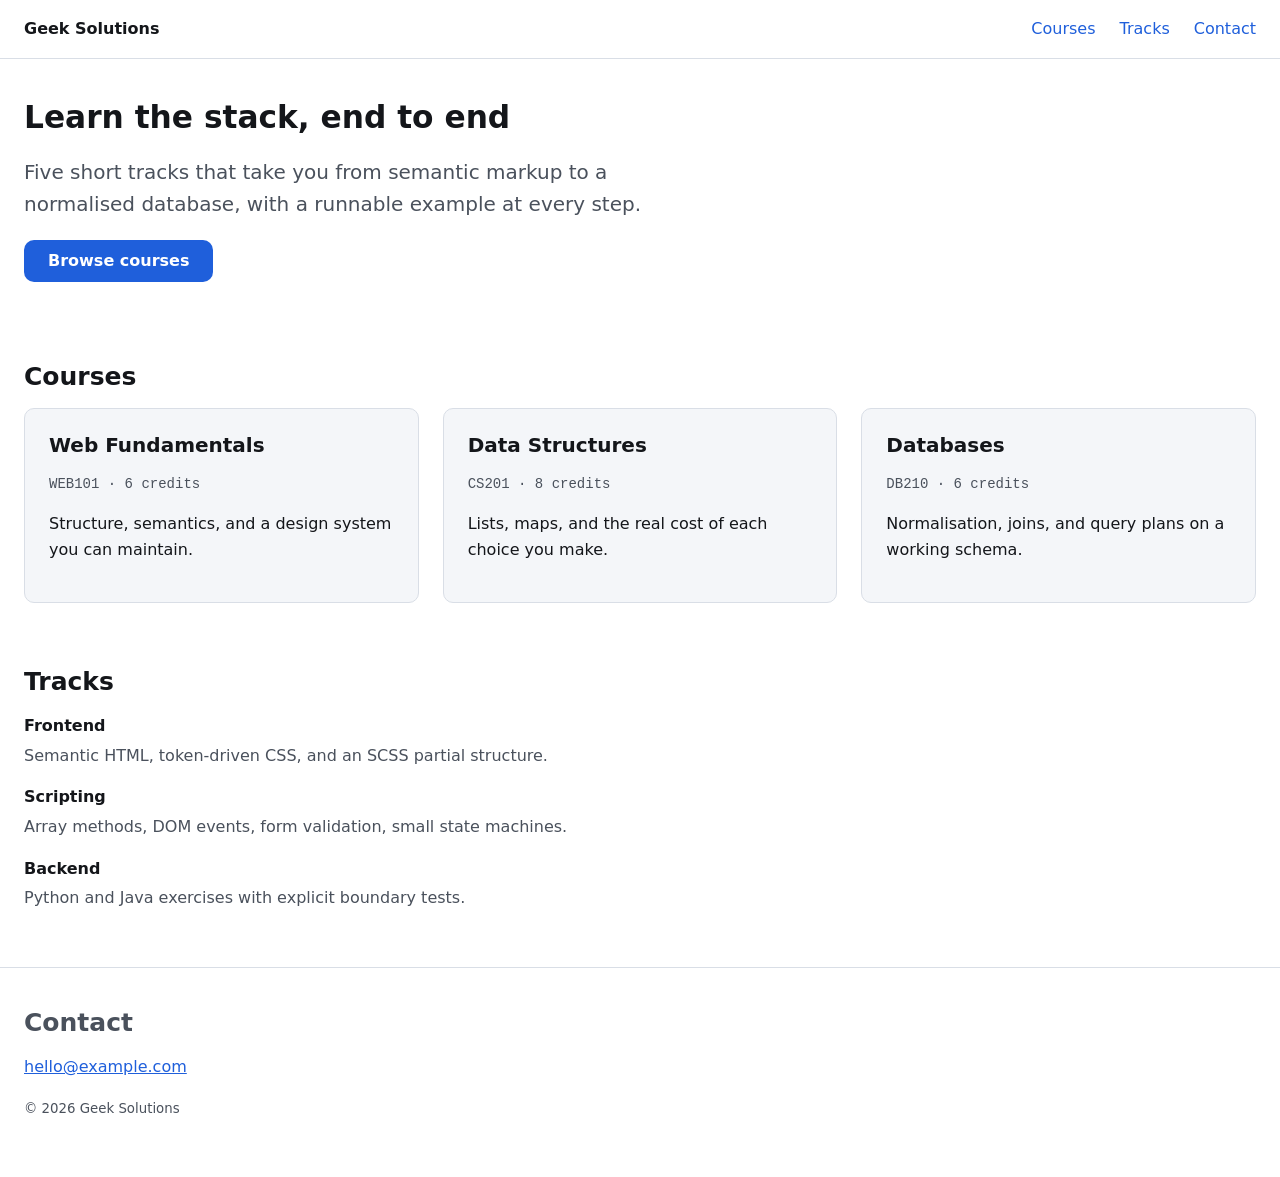
==== day1-frontend/index.html @ 4a7c406a "Add full deliverable set, portfolio README, appendix and audit tooling" ====
<!DOCTYPE html>
<html lang="en">
<head>
  <meta charset="utf-8">
  <meta name="viewport" content="width=device-width, initial-scale=1">
  <title>Geek Solutions — Course Catalogue</title>
  <meta name="description" content="Course catalogue landing page built with semantic HTML and a token-driven stylesheet.">
  <link rel="stylesheet" href="styles.css">
</head>
<body>
  <a class="skip-link" href="#main">Skip to content</a>

  <header class="site-header">
    <p class="brand">Geek Solutions</p>
    <nav class="site-nav" aria-label="Primary">
      <ul>
        <li><a href="#courses" aria-current="page">Courses</a></li>
        <li><a href="#tracks">Tracks</a></li>
        <li><a href="#contact">Contact</a></li>
      </ul>
    </nav>
  </header>

  <main id="main">
    <section class="hero" aria-labelledby="hero-heading">
      <h1 id="hero-heading">Learn the stack, end to end</h1>
      <p class="lede">
        Five short tracks that take you from semantic markup to a normalised
        database, with a runnable example at every step.
      </p>
      <p><a class="button" href="#courses">Browse courses</a></p>
    </section>

    <section id="courses" aria-labelledby="courses-heading">
      <h2 id="courses-heading">Courses</h2>

      <ul class="card-grid">
        <li>
          <article class="card">
            <h3>Web Fundamentals</h3>
            <p class="code">WEB101 · 6 credits</p>
            <p>Structure, semantics, and a design system you can maintain.</p>
          </article>
        </li>
        <li>
          <article class="card">
            <h3>Data Structures</h3>
            <p class="code">CS201 · 8 credits</p>
            <p>Lists, maps, and the real cost of each choice you make.</p>
          </article>
        </li>
        <li>
          <article class="card">
            <h3>Databases</h3>
            <p class="code">DB210 · 6 credits</p>
            <p>Normalisation, joins, and query plans on a working schema.</p>
          </article>
        </li>
      </ul>
    </section>

    <section id="tracks" aria-labelledby="tracks-heading">
      <h2 id="tracks-heading">Tracks</h2>
      <dl class="track-list">
        <dt>Frontend</dt>
        <dd>Semantic HTML, token-driven CSS, and an SCSS partial structure.</dd>
        <dt>Scripting</dt>
        <dd>Array methods, DOM events, form validation, small state machines.</dd>
        <dt>Backend</dt>
        <dd>Python and Java exercises with explicit boundary tests.</dd>
      </dl>
    </section>
  </main>

  <footer id="contact" class="site-footer">
    <h2>Contact</h2>
    <p><a href="mailto:hello@example.com">hello@example.com</a></p>
    <p><small>&copy; 2026 Geek Solutions</small></p>
  </footer>
</body>
</html>
---- day1-frontend/styles.css ----
/* Compiled from styles.scss. Token values mirror _tokens.scss. */
:root {
  --colour-ink: #14161a;
  --colour-ink-soft: #4a515c;
  --colour-surface: #ffffff;
  --colour-surface-alt: #f4f6f9;
  --colour-accent: #1f5fdb;
  --colour-accent-ink: #ffffff;
  --colour-border: #d9dee6;
  --font-body: system-ui, -apple-system, "Segoe UI", Roboto, sans-serif;
  --font-mono: ui-monospace, SFMono-Regular, Menlo, monospace;
  --step-0: 1rem;
  --step-1: 1.25rem;
  --step-2: 1.563rem;
  --step-3: 1.953rem;
  --space-1: 0.25rem;
  --space-2: 0.5rem;
  --space-3: 1rem;
  --space-4: 1.5rem;
  --space-5: 2.5rem;
  --space-6: 4rem;
  --radius: 10px;
  --measure: 62ch;
}

*, *::before, *::after { box-sizing: border-box; }

body {
  margin: 0;
  font-family: var(--font-body);
  font-size: var(--step-0);
  line-height: 1.6;
  color: var(--colour-ink);
  background: var(--colour-surface);
}

h1, h2, h3 { line-height: 1.2; margin: 0 0 var(--space-3); text-wrap: balance; }
h1 { font-size: var(--step-3); }
h2 { font-size: var(--step-2); }
h3 { font-size: var(--step-1); }
p { max-width: var(--measure); }

a { color: var(--colour-accent); }
a:focus-visible,
button:focus-visible { outline: 3px solid var(--colour-accent); outline-offset: 2px; }

.skip-link {
  position: absolute;
  left: -9999px;
  background: var(--colour-accent);
  color: var(--colour-accent-ink);
  padding: var(--space-2) var(--space-3);
}
.skip-link:focus { left: var(--space-3); top: var(--space-3); }

.site-header {
  display: flex;
  flex-wrap: wrap;
  gap: var(--space-3);
  align-items: center;
  justify-content: space-between;
  padding: var(--space-3) var(--space-4);
  border-bottom: 1px solid var(--colour-border);
}
.brand { font-weight: 700; margin: 0; }

.site-nav ul { display: flex; gap: var(--space-4); list-style: none; margin: 0; padding: 0; }
.site-nav a { text-decoration: none; }
.site-nav a:hover { text-decoration: underline; }

main { padding: var(--space-5) var(--space-4); display: grid; gap: var(--space-6); }
.hero { max-width: var(--measure); }
.lede { font-size: var(--step-1); color: var(--colour-ink-soft); }

.button {
  display: inline-block;
  background: var(--colour-accent);
  color: var(--colour-accent-ink);
  padding: var(--space-2) var(--space-4);
  border-radius: var(--radius);
  text-decoration: none;
  font-weight: 600;
}

.card-grid {
  list-style: none;
  margin: 0;
  padding: 0;
  display: grid;
  gap: var(--space-4);
  grid-template-columns: 1fr;
}
.card {
  border: 1px solid var(--colour-border);
  border-radius: var(--radius);
  padding: var(--space-4);
  background: var(--colour-surface-alt);
}
.card .code { font-family: var(--font-mono); font-size: 0.875rem; color: var(--colour-ink-soft); }

.track-list { max-width: var(--measure); }
.track-list dt { font-weight: 700; margin-top: var(--space-3); }
.track-list dd { margin: var(--space-1) 0 0; color: var(--colour-ink-soft); }

.site-footer {
  padding: var(--space-5) var(--space-4);
  border-top: 1px solid var(--colour-border);
  color: var(--colour-ink-soft);
}

/* Mobile-first: single column, three columns from 48rem up. */
@media (min-width: 48rem) {
  .card-grid { grid-template-columns: repeat(3, 1fr); }
}
@media (prefers-reduced-motion: reduce) {
  * { transition: none !important; }
}
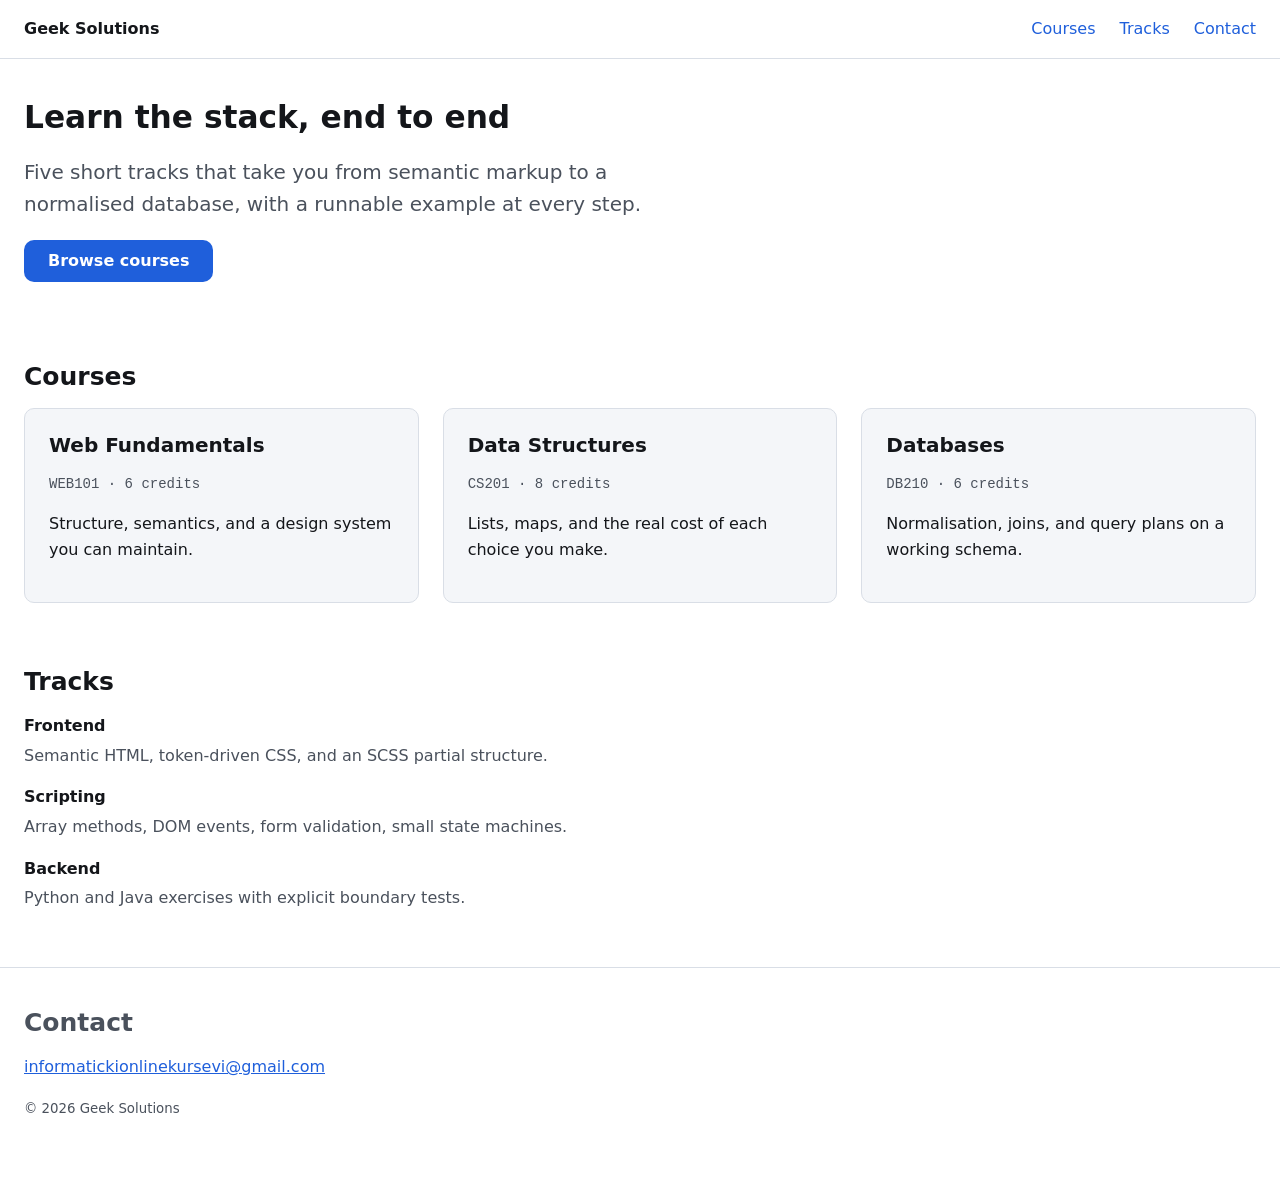
==== commit 33d44091: "Update sample page contact details" ====
--- a/day1-frontend/index.html
+++ b/day1-frontend/index.html
@@ -74,7 +74,11 @@
 
   <footer id="contact" class="site-footer">
     <h2>Contact</h2>
-    <p><a href="mailto:hello@example.com">hello@example.com</a></p>
+    <p><a href="mailto:informatickionlinekursevi@gmbash tools/build-readme.sh > README.md
+bash tools/build-appendix.sh > APPENDIX.md
+git add day1-frontend/index.html README.md APPENDIX.md
+git commit -m "Update sample page contact details"
+git pushail.com">informatickionlinekursevi@gmail.com</a></p>
     <p><small>&copy; 2026 Geek Solutions</small></p>
   </footer>
 </body>
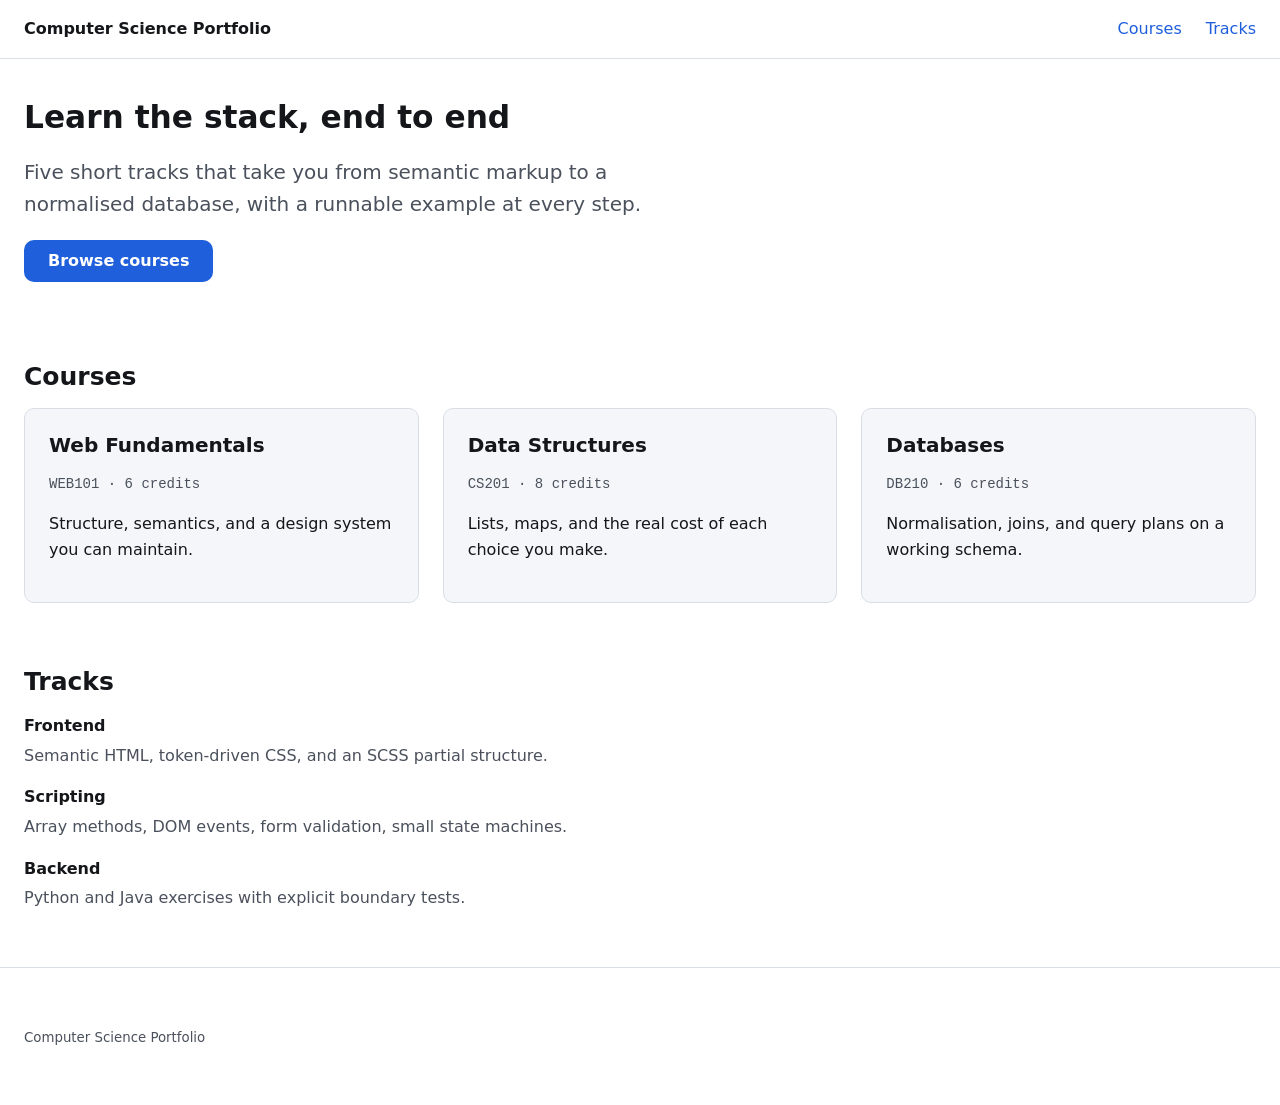
==== commit ed459646: "Rebrand as Computer Science Portfolio" ====
--- a/day1-frontend/index.html
+++ b/day1-frontend/index.html
@@ -3,7 +3,7 @@
 <head>
   <meta charset="utf-8">
   <meta name="viewport" content="width=device-width, initial-scale=1">
-  <title>Geek Solutions — Course Catalogue</title>
+  <title>Computer Science Portfolio — Course Catalogue</title>
   <meta name="description" content="Course catalogue landing page built with semantic HTML and a token-driven stylesheet.">
   <link rel="stylesheet" href="styles.css">
 </head>
@@ -11,12 +11,11 @@
   <a class="skip-link" href="#main">Skip to content</a>
 
   <header class="site-header">
-    <p class="brand">Geek Solutions</p>
+    <p class="brand">Computer Science Portfolio</p>
     <nav class="site-nav" aria-label="Primary">
       <ul>
         <li><a href="#courses" aria-current="page">Courses</a></li>
         <li><a href="#tracks">Tracks</a></li>
-        <li><a href="#contact">Contact</a></li>
       </ul>
     </nav>
   </header>
@@ -72,14 +71,8 @@
     </section>
   </main>
 
-  <footer id="contact" class="site-footer">
-    <h2>Contact</h2>
-    <p><a href="mailto:informatickionlinekursevi@gmbash tools/build-readme.sh > README.md
-bash tools/build-appendix.sh > APPENDIX.md
-git add day1-frontend/index.html README.md APPENDIX.md
-git commit -m "Update sample page contact details"
-git pushail.com">informatickionlinekursevi@gmail.com</a></p>
-    <p><small>&copy; 2026 Geek Solutions</small></p>
+  <footer class="site-footer">
+    <p><small>Computer Science Portfolio</small></p>
   </footer>
 </body>
 </html>
